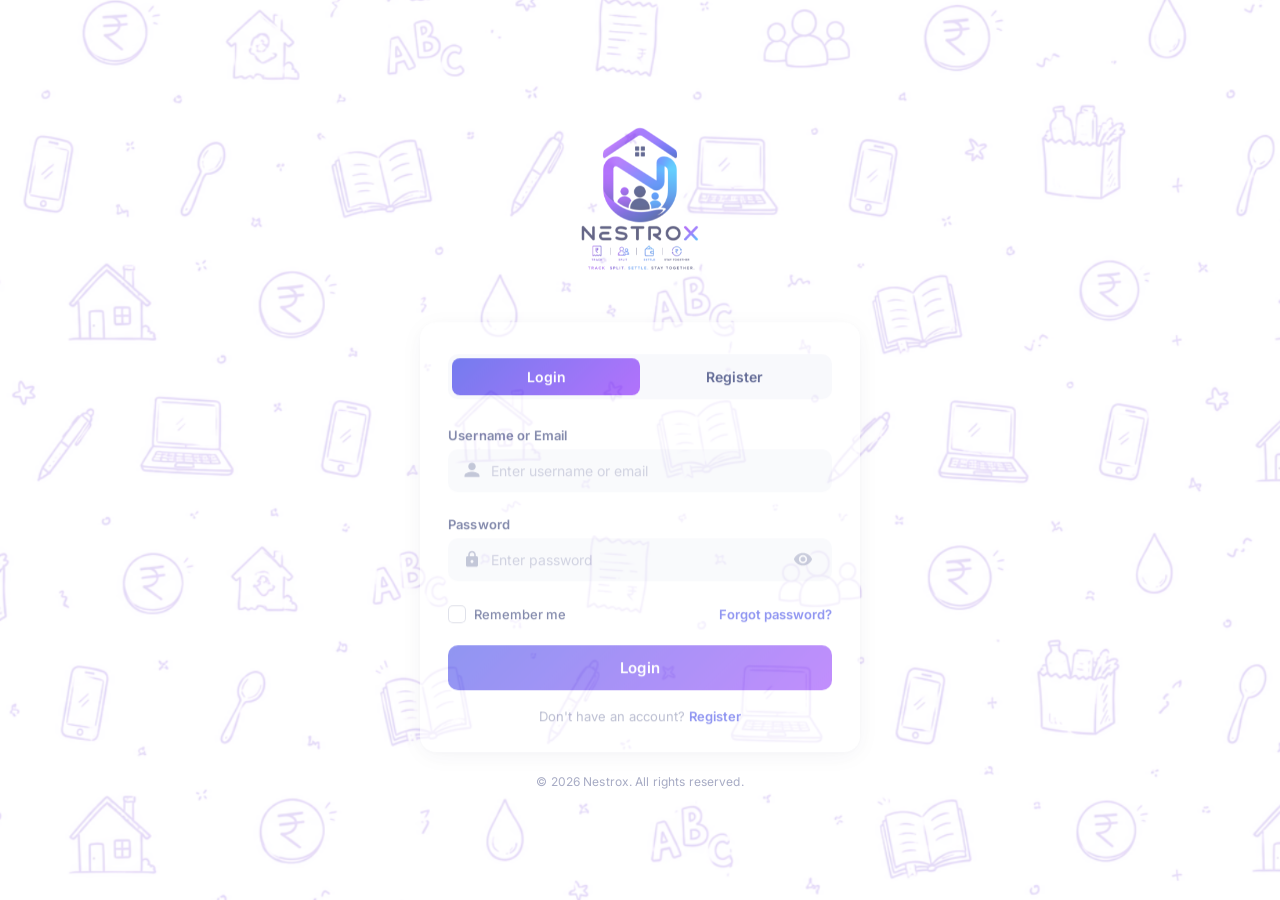
==== Nestrox Frontend/help.html @ 592528f4 "Help Page added" ====
<!DOCTYPE html>
<html lang="en">
<head>
  <meta charset="UTF-8">
  <meta name="viewport" content="width=device-width, initial-scale=1.0">
  <meta name="description" content="Nestrox — Help & Support. Get in touch with the Nestrox team.">
  <title>Nestrox — Help &amp; Support</title>
  <link rel="icon" href="../Nestrox Logo & Brand/Nestrox_Logo_No_Bg.png" type="image/png">
  <link rel="stylesheet" href="dashboard.css">
  <link rel="stylesheet" href="help.css">
  <link rel="preconnect" href="https://fonts.googleapis.com">
  <link rel="preconnect" href="https://fonts.gstatic.com" crossorigin>
  <link href="https://fonts.googleapis.com/css2?family=Inter:wght@400;500;600;700&display=swap" rel="stylesheet">
</head>
<body>

  <!-- ===== Overlay for sidebars ===== -->
  <div class="overlay" id="overlay"></div>

  <!-- ===== Top Navigation Bar ===== -->
  <nav class="topnav" id="topnav">
    <!-- Left: Profile Icon -->
    <button class="nav-btn nav-btn--profile" id="btn-profile" aria-label="Open profile sidebar">
      <svg viewBox="0 0 24 24"><path d="M12 12c2.7 0 5-2.3 5-5s-2.3-5-5-5-5 2.3-5 5 2.3 5 5 5zm0 2c-3.3 0-10 1.7-10 5v2h20v-2c0-3.3-6.7-5-10-5z"/></svg>
    </button>

    <!-- Center: Brand Image -->
    <div class="nav-brand">
      <img src="../Nestrox Logo & Brand/Nestrox_Brand_No_Bg.png" alt="Nestrox" class="nav-brand-img">
    </div>

    <!-- Right: Notification Bell -->
    <button class="nav-btn nav-btn--bell" id="btn-bell" aria-label="Open notifications">
      <svg viewBox="0 0 24 24"><path d="M12 22c1.1 0 2-.9 2-2h-4c0 1.1.9 2 2 2zm6-6v-5c0-3.1-1.6-5.6-4.5-6.3V4c0-.8-.7-1.5-1.5-1.5S10.5 3.2 10.5 4v.7C7.6 5.4 6 7.9 6 11v5l-2 2v1h16v-1l-2-2z"/></svg>
    </button>
  </nav>

  <!-- ===== Left Sidebar ===== -->
  <aside class="sidebar sidebar--left" id="sidebar-left">
    <div class="sidebar__header">
      <div class="sidebar__avatar">
        <svg viewBox="0 0 24 24"><path d="M12 12c2.7 0 5-2.3 5-5s-2.3-5-5-5-5 2.3-5 5 2.3 5 5 5zm0 2c-3.3 0-10 1.7-10 5v2h20v-2c0-3.3-6.7-5-10-5z"/></svg>
      </div>
      <p class="sidebar__greeting">Welcome!</p>
    </div>
    <nav class="sidebar__menu">
      <button class="sidebar__item" id="menu-profile">
        <svg viewBox="0 0 24 24"><path d="M12 12c2.7 0 5-2.3 5-5s-2.3-5-5-5-5 2.3-5 5 2.3 5 5 5zm0 2c-3.3 0-10 1.7-10 5v2h20v-2c0-3.3-6.7-5-10-5z"/></svg>
        <span>Profile</span>
      </button>
      <button class="sidebar__item" id="menu-room-settings">
        <svg viewBox="0 0 24 24"><path d="M19.14 12.94a7.07 7.07 0 0 0 .06-.94 7.07 7.07 0 0 0-.06-.94l2.03-1.58a.49.49 0 0 0 .12-.61l-1.92-3.32a.49.49 0 0 0-.59-.22l-2.39.96a7.04 7.04 0 0 0-1.62-.94l-.36-2.54a.48.48 0 0 0-.48-.41h-3.84a.48.48 0 0 0-.48.41l-.36 2.54a7.04 7.04 0 0 0-1.62.94l-2.39-.96a.49.49 0 0 0-.59.22L2.74 8.87a.48.48 0 0 0 .12.61l2.03 1.58a7.07 7.07 0 0 0-.06.94c0 .32.02.64.06.94l-2.03 1.58a.49.49 0 0 0-.12.61l1.92 3.32c.12.22.37.29.59.22l2.39-.96c.5.38 1.04.7 1.62.94l.36 2.54c.05.24.26.41.48.41h3.84c.24 0 .44-.17.48-.41l.36-2.54a7.04 7.04 0 0 0 1.62-.94l2.39.96c.22.08.47 0 .59-.22l1.92-3.32a.49.49 0 0 0-.12-.61l-2.03-1.58zM12 15.6A3.6 3.6 0 1 1 12 8.4a3.6 3.6 0 0 1 0 7.2z"/></svg>
        <span>Room Settings</span>
      </button>
      <button class="sidebar__item" id="menu-settlements">
        <svg viewBox="0 0 24 24"><path d="M11.8 10.9c-2.27-.59-3-1.2-3-2.15 0-1.09 1.01-1.85 2.7-1.85 1.78 0 2.44.85 2.5 2.1h2.21c-.07-1.72-1.12-3.3-3.21-3.81V3h-3v2.16c-1.94.42-3.5 1.68-3.5 3.61 0 2.31 1.91 3.46 4.7 4.13 2.5.6 3 1.48 3 2.41 0 .69-.49 1.79-2.7 1.79-2.06 0-2.87-.92-2.98-2.1H6.5c.12 2.19 1.76 3.42 3.68 3.83V21h3v-2.15c1.95-.37 3.5-1.5 3.5-3.55 0-2.84-2.43-3.81-4.88-4.4z"/></svg>
        <span>Settlements</span>
      </button>
      <button class="sidebar__item" id="menu-app-settings">
        <svg viewBox="0 0 24 24"><path d="M12 2C6.48 2 2 6.48 2 12s4.48 10 10 10 10-4.48 10-10S17.52 2 12 2zm-2 15-5-5 1.41-1.41L10 14.17l7.59-7.59L19 8l-9 9z"/></svg>
        <span>App Settings</span>
      </button>
      <button class="sidebar__item sidebar__item--active" id="menu-help">
        <svg viewBox="0 0 24 24"><path d="M12 2C6.48 2 2 6.48 2 12s4.48 10 10 10 10-4.48 10-10S17.52 2 12 2zm1 17h-2v-2h2v2zm2.07-7.75-.9.92C13.45 12.9 13 13.5 13 15h-2v-.5c0-1.1.45-2.1 1.17-2.83l1.24-1.26c.37-.36.59-.86.59-1.41 0-1.1-.9-2-2-2s-2 .9-2 2H8c0-2.21 1.79-4 4-4s4 1.79 4 4c0 .88-.36 1.68-.93 2.25z"/></svg>
        <span>Help &amp; Support</span>
      </button>
      <div class="sidebar__divider"></div>
      <button class="sidebar__item sidebar__item--logout" id="menu-logout">
        <svg viewBox="0 0 24 24"><path d="M17 7l-1.41 1.41L18.17 11H8v2h10.17l-2.58 2.58L17 17l5-5zM4 5h8V3H4c-1.1 0-2 .9-2 2v14c0 1.1.9 2 2 2h8v-2H4V5z"/></svg>
        <span>Logout</span>
      </button>
    </nav>
  </aside>

  <!-- ===== Right Notification Panel ===== -->
  <aside class="sidebar sidebar--right" id="sidebar-right">
    <div class="sidebar__header sidebar__header--notif">
      <svg viewBox="0 0 24 24"><path d="M12 22c1.1 0 2-.9 2-2h-4c0 1.1.9 2 2 2zm6-6v-5c0-3.1-1.6-5.6-4.5-6.3V4c0-.8-.7-1.5-1.5-1.5S10.5 3.2 10.5 4v.7C7.6 5.4 6 7.9 6 11v5l-2 2v1h16v-1l-2-2z"/></svg>
      <p>Notifications</p>
    </div>
    <div class="notif-empty">
      <svg class="notif-empty__icon" viewBox="0 0 24 24"><path d="M12 22c1.1 0 2-.9 2-2h-4c0 1.1.9 2 2 2zm6-6v-5c0-3.1-1.6-5.6-4.5-6.3V4c0-.8-.7-1.5-1.5-1.5S10.5 3.2 10.5 4v.7C7.6 5.4 6 7.9 6 11v5l-2 2v1h16v-1l-2-2z"/></svg>
      <p class="notif-empty__text">No new notifications</p>
    </div>
  </aside>

  <!-- ===== Main Content ===== -->
  <main class="help-main" id="help-main">
    <div class="help-card" role="region" aria-labelledby="help-title">

      <!-- Icon -->
      <div class="help-card__icon" aria-hidden="true">
        <svg viewBox="0 0 24 24">
          <path d="M12 2C6.48 2 2 6.48 2 12s4.48 10 10 10 10-4.48 10-10S17.52 2 12 2zm1 17h-2v-2h2v2zm2.07-7.75-.9.92C13.45 12.9 13 13.5 13 15h-2v-.5c0-1.1.45-2.1 1.17-2.83l1.24-1.26c.37-.36.59-.86.59-1.41 0-1.1-.9-2-2-2s-2 .9-2 2H8c0-2.21 1.79-4 4-4s4 1.79 4 4c0 .88-.36 1.68-.93 2.25z"/>
        </svg>
      </div>

      <!-- Heading -->
      <h1 class="help-card__title" id="help-title">Help &amp; Support</h1>

      <!-- Message -->
      <p class="help-card__message">We are happy to help <span aria-label="smiley">:)</span></p>

      <!-- Divider -->
      <div class="help-card__divider" aria-hidden="true"></div>

      <!-- Contact section -->
      <p class="help-card__contact-label">Reach us at</p>
      <a
        id="support-email-link"
        class="help-card__email"
        href="mailto:nestroxsupport@gmail.com"
        aria-label="Email Nestrox support at nestroxsupport@gmail.com"
      >nestroxsupport@gmail.com</a>

      <!-- Back button -->
      <button class="help-card__back" id="btn-back" aria-label="Go back to dashboard">
        <svg viewBox="0 0 24 24"><path d="M20 11H7.83l5.59-5.59L12 4l-8 8 8 8 1.41-1.41L7.83 13H20v-2z"/></svg>
        Back to Dashboard
      </button>

    </div>
  </main>

  <!-- ===== Footer ===== -->
  <footer class="dash-footer">
    <p>&copy; 2026 Nestrox. All rights reserved.</p>
  </footer>

  <script src="help.js"></script>
</body>
</html>
---- Nestrox Frontend/dashboard.css ----
/* ============================================================
   Nestrox — Dashboard Styles
   Color Palette: white (#FFFFFF), #1c28e4, #010f55, #8118fa
   ============================================================ */

/* ---------- Reset & Base ---------- */
*, *::before, *::after {
  margin: 0;
  padding: 0;
  box-sizing: border-box;
}

:root {
  --white: #ffffff;
  --blue: #1c28e4;
  --navy: #010f55;
  --purple: #8118fa;
  --bg: #f4f5fb;
  --font: 'Inter', system-ui, -apple-system, sans-serif;
  --nav-h: 80px;
  --sidebar-w: 280px;
  --transition: 0.35s cubic-bezier(0.4, 0, 0.2, 1);
}

html {
  font-size: 16px;
  -webkit-font-smoothing: antialiased;
}

body {
  font-family: var(--font);
  background-image: url('../Nestrox Logo & Brand/Background.png');
  background-size: cover;
  background-position: center;
  background-repeat: no-repeat;
  background-attachment: fixed;
  color: var(--navy);
  min-height: 100vh;
  overflow-x: hidden;
}

/* ============================================================
   Top Navigation Bar
   ============================================================ */
.topnav {
  position: fixed;
  top: 0;
  left: 0;
  width: 100%;
  height: var(--nav-h);
  background: var(--white);
  display: flex;
  align-items: center;
  justify-content: space-between;
  padding: 0 24px;
  box-shadow: 0 2px 16px rgba(1, 15, 85, 0.06), 0 1px 4px rgba(1, 15, 85, 0.03);
  z-index: 500;
}

/* Nav Buttons */
.nav-btn {
  display: flex;
  align-items: center;
  justify-content: center;
  width: 44px;
  height: 44px;
  border: none;
  border-radius: 12px;
  background: transparent;
  cursor: pointer;
  transition: background var(--transition);
  flex-shrink: 0;
}

.nav-btn svg {
  width: 26px;
  height: 26px;
  transition: transform 0.2s ease;
}

.nav-btn:hover svg {
  transform: scale(1.1);
}

.nav-btn--profile svg {
  fill: var(--purple);
}

.nav-btn--profile:hover {
  background: rgba(129, 24, 250, 0.08);
}

.nav-btn--bell svg {
  fill: var(--navy);
}

.nav-btn--bell:hover {
  background: rgba(1, 15, 85, 0.06);
}

/* Brand Image */
.nav-brand {
  flex: 1;
  display: flex;
  align-items: center;
  justify-content: center;
  padding: 0 16px;
  min-width: 0;
}

.nav-brand-img {
  height: 158px;
  object-fit: contain;
  user-select: none;
  pointer-events: none;
  filter: drop-shadow(0 0 14px rgba(93, 115, 255, 0.65)) drop-shadow(0 4px 12px rgba(93, 115, 255, 0.45));
  transition: filter 0.3s ease, transform 0.3s ease;
}

.nav-brand:hover .nav-brand-img {
  filter: drop-shadow(0 0 26px rgba(93, 115, 255, 0.95)) drop-shadow(0 6px 20px rgba(93, 115, 255, 0.65));
  transform: scale(1.05);
}

/* ============================================================
   Overlay
   ============================================================ */
.overlay {
  position: fixed;
  inset: 0;
  background: rgba(1, 15, 85, 0.25);
  z-index: 600;
  opacity: 0;
  visibility: hidden;
  transition: opacity var(--transition), visibility var(--transition);
  backdrop-filter: blur(2px);
  -webkit-backdrop-filter: blur(2px);
}

.overlay.active {
  opacity: 1;
  visibility: visible;
}

/* ============================================================
   Sidebars (shared)
   ============================================================ */
.sidebar {
  position: fixed;
  top: 0;
  height: 100vh;
  width: var(--sidebar-w);
  z-index: 700;
  display: flex;
  flex-direction: column;
  transition: transform var(--transition);
  overflow-y: auto;
  scrollbar-width: thin;
}

/* ---------- Left Sidebar ---------- */
.sidebar--left {
  left: 0;
  transform: translateX(-100%);
  background: var(--purple);
}

.sidebar--left.open {
  transform: translateX(0);
}

/* ---------- Right Sidebar ---------- */
.sidebar--right {
  right: 0;
  transform: translateX(100%);
  background: var(--navy);
}

.sidebar--right.open {
  transform: translateX(0);
}

/* Sidebar Header */
.sidebar__header {
  display: flex;
  flex-direction: column;
  align-items: center;
  gap: 12px;
  padding: 40px 24px 28px;
  border-bottom: 1px solid rgba(255, 255, 255, 0.12);
}

.sidebar__header svg {
  width: 48px;
  height: 48px;
  fill: var(--white);
  opacity: 0.85;
}

.sidebar__avatar {
  width: 72px;
  height: 72px;
  border-radius: 50%;
  background: rgba(255, 255, 255, 0.15);
  display: flex;
  align-items: center;
  justify-content: center;
}

.sidebar__avatar svg {
  width: 38px;
  height: 38px;
  fill: var(--white);
  opacity: 1;
}

.sidebar__greeting {
  font-size: 1.125rem;
  font-weight: 600;
  color: var(--white);
  letter-spacing: 0.01em;
}

/* Notification header variant */
.sidebar__header--notif {
  flex-direction: row;
  gap: 10px;
  padding: 32px 24px 24px;
}

.sidebar__header--notif svg {
  width: 24px;
  height: 24px;
  opacity: 1;
}

.sidebar__header--notif p {
  font-size: 1rem;
  font-weight: 700;
  color: var(--white);
  letter-spacing: 0.02em;
}

/* Sidebar Menu */
.sidebar__menu {
  display: flex;
  flex-direction: column;
  padding: 16px 14px;
  gap: 4px;
  flex: 1;
}

.sidebar__item {
  display: flex;
  align-items: center;
  gap: 14px;
  padding: 14px 18px;
  border: none;
  border-radius: 12px;
  background: transparent;
  cursor: pointer;
  font-family: var(--font);
  font-size: 0.9375rem;
  font-weight: 500;
  color: var(--white);
  transition: background var(--transition);
  text-align: left;
  width: 100%;
}

.sidebar__item svg {
  width: 22px;
  height: 22px;
  fill: var(--white);
  flex-shrink: 0;
  opacity: 0.85;
}

.sidebar__item:hover {
  background: rgba(255, 255, 255, 0.15);
}

.sidebar__item:active {
  background: rgba(255, 255, 255, 0.22);
}

.sidebar__divider {
  height: 1px;
  background: rgba(255, 255, 255, 0.12);
  margin: 8px 18px;
}

.sidebar__item--logout {
  margin-top: auto;
}

/* ---------- Notification Empty State ---------- */
.notif-empty {
  flex: 1;
  display: flex;
  flex-direction: column;
  align-items: center;
  justify-content: center;
  gap: 16px;
  padding: 40px 24px;
}

.notif-empty__icon {
  width: 56px;
  height: 56px;
  fill: var(--white);
  opacity: 0.18;
}

.notif-empty__text {
  font-size: 0.9375rem;
  font-weight: 500;
  color: var(--white);
  opacity: 0.55;
  text-align: center;
}

/* ============================================================
   Dashboard Main Content
   ============================================================ */
.dashboard {
  padding-top: calc(var(--nav-h) + 32px);
  padding-bottom: 80px;
  min-height: 100vh;
}

/* ---------- Quick-Action Cards ---------- */
.cards {
  display: grid;
  grid-template-columns: repeat(3, 1fr);
  gap: 20px;
  padding: 0 24px;
  max-width: 960px;
  margin: 0 auto;
  animation: fadeUp 0.5s ease-out;
}

.card {
  display: flex;
  flex-direction: column;
  align-items: center;
  justify-content: center;
  gap: 14px;
  padding: 36px 20px;
  background: var(--blue);
  border: none;
  border-radius: 18px;
  cursor: pointer;
  box-shadow: 0 4px 20px rgba(28, 40, 228, 0.18), 0 1px 6px rgba(28, 40, 228, 0.08);
  transition: transform 0.25s ease, box-shadow 0.25s ease;
  position: relative;
  overflow: hidden;
  font-family: var(--font);
}

.card::before {
  content: '';
  position: absolute;
  inset: 0;
  background: linear-gradient(135deg, rgba(129, 24, 250, 0.25), transparent 60%);
  opacity: 0;
  transition: opacity 0.35s ease;
}

.card:hover {
  transform: translateY(-4px);
  box-shadow: 0 8px 32px rgba(28, 40, 228, 0.28), 0 2px 10px rgba(28, 40, 228, 0.12);
}

.card:hover::before {
  opacity: 1;
}

.card:active {
  transform: translateY(-1px);
  box-shadow: 0 4px 16px rgba(28, 40, 228, 0.2);
}

.card__icon {
  position: relative;
  z-index: 1;
}

.card__icon svg {
  width: 36px;
  height: 36px;
  fill: var(--white);
}

.card__title {
  position: relative;
  z-index: 1;
  font-size: 0.9375rem;
  font-weight: 600;
  color: var(--white);
  text-align: center;
  letter-spacing: 0.01em;
}

.card__plus {
  position: relative;
  z-index: 1;
  font-size: 2.25rem;
  font-weight: 300;
  color: var(--white);
  line-height: 1;
  opacity: 0.7;
  transition: opacity 0.25s ease, transform 0.25s ease;
}

.card:hover .card__plus {
  opacity: 1;
  transform: scale(1.15);
}

/* ---------- Footer ---------- */
.dash-footer {
  position: fixed;
  bottom: 0;
  left: 0;
  width: 100%;
  padding: 14px 24px;
  text-align: center;
  background: var(--bg);
}

.dash-footer p {
  font-size: 0.75rem;
  color: rgba(1, 15, 85, 0.35);
  letter-spacing: 0.01em;
}

/* ============================================================
   Animations
   ============================================================ */
@keyframes fadeUp {
  from { opacity: 0; transform: translateY(20px); }
  to   { opacity: 1; transform: translateY(0); }
}

/* ============================================================
   Responsive
   ============================================================ */

/* Tablet */
@media (max-width: 768px) {
  :root {
    --nav-h: 72px;
    --sidebar-w: 270px;
  }

  .topnav {
    padding: 0 18px;
  }

  .nav-brand-img {
    height: 130px;
  }

  .nav-btn svg {
    width: 24px;
    height: 24px;
  }

  .cards {
    grid-template-columns: repeat(3, 1fr);
    gap: 14px;
    padding: 0 18px;
  }

  .card {
    padding: 28px 16px;
    border-radius: 16px;
  }

  .card__icon svg {
    width: 30px;
    height: 30px;
  }

  .card__title {
    font-size: 0.8125rem;
  }

  .card__plus {
    font-size: 1.75rem;
  }
}

/* Mobile */
@media (max-width: 600px) {
  :root {
    --sidebar-w: 260px;
  }

  .topnav {
    padding: 0 14px;
  }

  .nav-brand-img {
    height: 116px;
  }

  .cards {
    grid-template-columns: 1fr;
    gap: 14px;
    padding: 0 16px;
    max-width: 400px;
  }

  .card {
    flex-direction: row;
    justify-content: flex-start;
    gap: 16px;
    padding: 22px 20px;
    border-radius: 14px;
  }

  .card__icon svg {
    width: 28px;
    height: 28px;
  }

  .card__title {
    flex: 1;
    text-align: left;
    font-size: 0.9375rem;
  }

  .card__plus {
    font-size: 1.75rem;
    opacity: 0.5;
  }

  .sidebar__header {
    padding: 32px 20px 22px;
  }

  .sidebar__avatar {
    width: 60px;
    height: 60px;
  }

  .sidebar__avatar svg {
    width: 32px;
    height: 32px;
  }

  .sidebar__greeting {
    font-size: 1rem;
  }

  .sidebar__item {
    padding: 12px 16px;
    font-size: 0.875rem;
  }
}

/* Small mobile */
@media (max-width: 360px) {
  :root {
    --sidebar-w: 240px;
  }

  .nav-brand-img {
    height: 98px;
  }

  .cards {
    padding: 0 12px;
  }

  .card {
    padding: 18px 16px;
  }
}
---- Nestrox Frontend/help.css ----
/* ============================================================
   Nestrox — Help & Support Page Styles
   Extends dashboard.css — do NOT modify dashboard.css
   ============================================================ */

/* ---- Main layout: centers the card ---- */
.help-main {
  display: flex;
  align-items: center;
  justify-content: center;
  min-height: 100vh;
  padding: calc(var(--nav-h, 80px) + 40px) 24px 100px;
  animation: fadeUp 0.45s ease-out both;
}

/* ---- The card ---- */
.help-card {
  background: #ffffff;
  border: 2px solid #8118fa;
  border-radius: 24px;
  padding: 52px 48px 44px;
  width: 100%;
  max-width: 440px;
  display: flex;
  flex-direction: column;
  align-items: center;
  gap: 0;
  box-shadow:
    0 8px 40px rgba(129, 24, 250, 0.14),
    0 2px 12px rgba(129, 24, 250, 0.08);
  position: relative;
  overflow: hidden;
}

/* Subtle purple glow top-edge accent */
.help-card::before {
  content: '';
  position: absolute;
  top: 0;
  left: 50%;
  transform: translateX(-50%);
  width: 60%;
  height: 3px;
  background: linear-gradient(90deg, transparent, #8118fa, transparent);
  border-radius: 0 0 4px 4px;
}

/* ---- Icon ---- */
.help-card__icon {
  width: 68px;
  height: 68px;
  background: linear-gradient(135deg, #8118fa 0%, #1c28e4 100%);
  border-radius: 50%;
  display: flex;
  align-items: center;
  justify-content: center;
  margin-bottom: 22px;
  box-shadow: 0 6px 24px rgba(129, 24, 250, 0.32);
}

.help-card__icon svg {
  width: 34px;
  height: 34px;
  fill: #ffffff;
}

/* ---- Title ---- */
.help-card__title {
  font-size: 1.6rem;
  font-weight: 700;
  color: #010f55;
  letter-spacing: -0.4px;
  margin: 0 0 16px;
  text-align: center;
}

/* ---- Happy message ---- */
.help-card__message {
  font-size: 1.125rem;
  font-weight: 500;
  color: #010f55;
  text-align: center;
  margin: 0 0 28px;
  line-height: 1.5;
}

/* ---- Divider ---- */
.help-card__divider {
  width: 100%;
  height: 1px;
  background: linear-gradient(90deg, transparent, rgba(129, 24, 250, 0.25), transparent);
  margin-bottom: 28px;
}

/* ---- "Reach us at" label ---- */
.help-card__contact-label {
  font-size: 0.8125rem;
  font-weight: 600;
  color: rgba(1, 15, 85, 0.45);
  text-transform: uppercase;
  letter-spacing: 0.08em;
  margin: 0 0 10px;
}

/* ---- Email link ---- */
.help-card__email {
  display: inline-block;
  font-size: 1.05rem;
  font-weight: 600;
  color: #000000;
  text-decoration: none;
  padding: 10px 22px;
  border-radius: 10px;
  border: 1.5px solid rgba(129, 24, 250, 0.22);
  background: rgba(129, 24, 250, 0.04);
  transition: background 0.22s ease, border-color 0.22s ease, transform 0.18s ease, box-shadow 0.22s ease;
  margin-bottom: 32px;
  word-break: break-all;
  text-align: center;
}

.help-card__email:hover {
  background: rgba(129, 24, 250, 0.09);
  border-color: #8118fa;
  transform: translateY(-2px);
  box-shadow: 0 4px 16px rgba(129, 24, 250, 0.15);
}

.help-card__email:active {
  transform: translateY(0);
  box-shadow: none;
}

/* ---- Back button ---- */
.help-card__back {
  display: inline-flex;
  align-items: center;
  gap: 8px;
  padding: 12px 28px;
  background: #010f55;
  color: #ffffff;
  border: none;
  border-radius: 12px;
  font-family: var(--font, 'Inter', system-ui, sans-serif);
  font-size: 0.9375rem;
  font-weight: 600;
  cursor: pointer;
  transition: background 0.2s ease, transform 0.18s ease, box-shadow 0.2s ease;
  box-shadow: 0 4px 16px rgba(1, 15, 85, 0.24);
  letter-spacing: 0.01em;
}

.help-card__back svg {
  width: 20px;
  height: 20px;
  fill: #ffffff;
  flex-shrink: 0;
  transition: transform 0.2s ease;
}

.help-card__back:hover {
  background: #0a1f80;
  transform: translateY(-2px);
  box-shadow: 0 8px 24px rgba(1, 15, 85, 0.34);
}

.help-card__back:hover svg {
  transform: translateX(-3px);
}

.help-card__back:active {
  transform: translateY(0);
  box-shadow: 0 2px 8px rgba(1, 15, 85, 0.18);
}

/* ---- Active sidebar item highlight ---- */
.sidebar__item--active {
  background: rgba(255, 255, 255, 0.2);
}

/* ============================================================
   Responsive
   ============================================================ */
@media (max-width: 600px) {
  .help-main {
    padding: calc(var(--nav-h, 72px) + 28px) 16px 100px;
  }

  .help-card {
    padding: 40px 28px 36px;
    border-radius: 20px;
  }

  .help-card__title {
    font-size: 1.35rem;
  }

  .help-card__icon {
    width: 60px;
    height: 60px;
    margin-bottom: 18px;
  }

  .help-card__icon svg {
    width: 30px;
    height: 30px;
  }

  .help-card__email {
    font-size: 0.95rem;
    padding: 9px 16px;
  }
}

@media (max-width: 360px) {
  .help-card {
    padding: 32px 18px 28px;
  }

  .help-card__email {
    font-size: 0.875rem;
  }
}
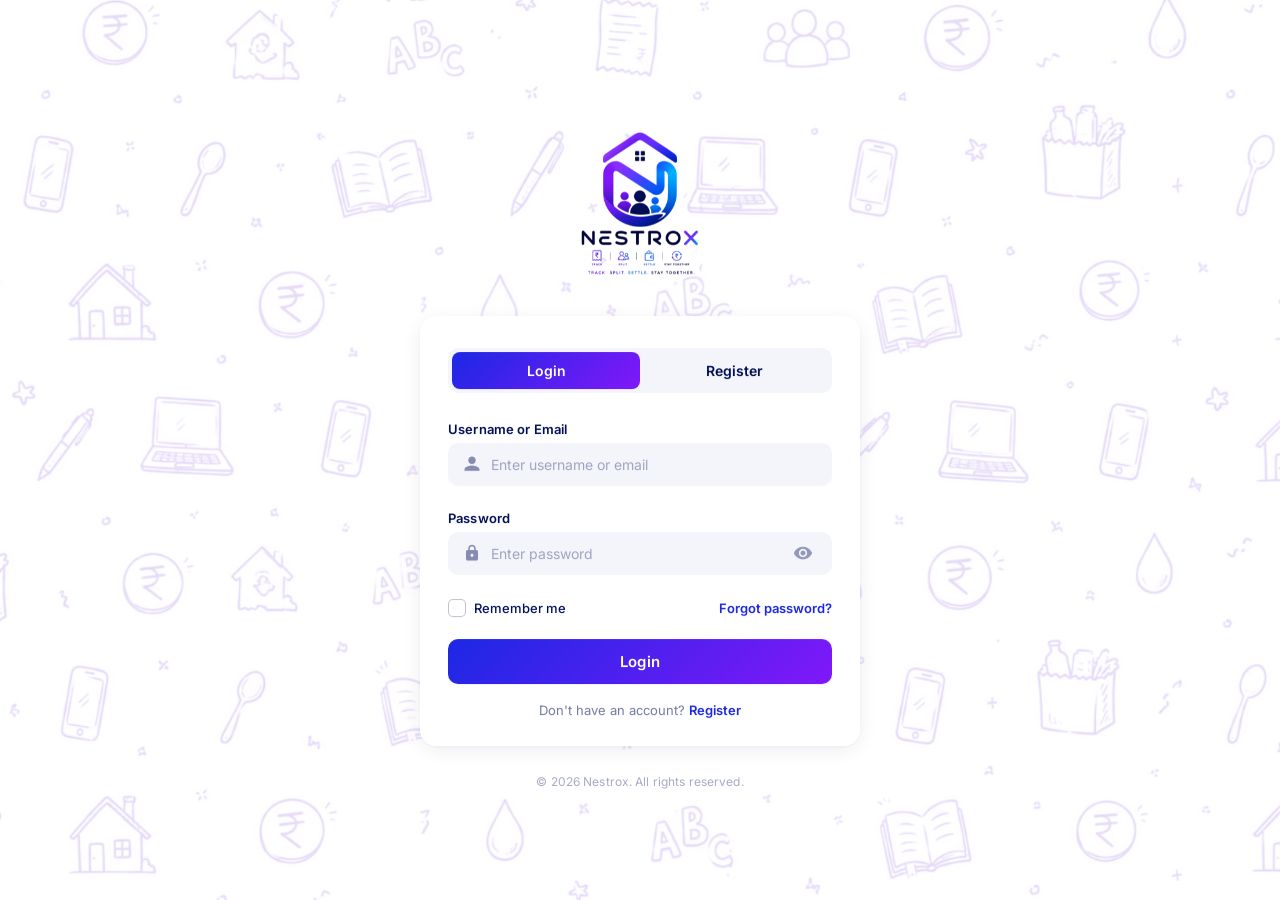
==== commit 084b4b2f: "Fixed Gmail redirection" ====
--- a/Nestrox Frontend/help.html
+++ b/Nestrox Frontend/help.html
@@ -113,6 +113,12 @@
         aria-label="Email Nestrox support at nestroxsupport@gmail.com"
       >nestroxsupport@gmail.com</a>
 
+      <!-- No email client fallback message -->
+      <p id="no-email-client-msg" class="help-card__no-client" role="alert" aria-live="polite">
+        📬 No email app is set up on this device. Please send us an email manually to
+        <strong>nestroxsupport@gmail.com</strong>
+      </p>
+
       <!-- Back button -->
       <button class="help-card__back" id="btn-back" aria-label="Go back to dashboard">
         <svg viewBox="0 0 24 24"><path d="M20 11H7.83l5.59-5.59L12 4l-8 8 8 8 1.41-1.41L7.83 13H20v-2z"/></svg>
--- a/Nestrox Frontend/help.css
+++ b/Nestrox Frontend/help.css
@@ -178,6 +178,35 @@
   background: rgba(255, 255, 255, 0.2);
 }
 
+/* ---- No email client fallback message ---- */
+.help-card__no-client {
+  display: none;           /* hidden until JS adds .visible */
+  width: 100%;
+  margin: 0 0 24px;
+  padding: 14px 18px;
+  background: rgba(129, 24, 250, 0.06);
+  border: 1.5px solid rgba(129, 24, 250, 0.28);
+  border-radius: 10px;
+  font-size: 0.875rem;
+  font-weight: 500;
+  color: #010f55;
+  text-align: center;
+  line-height: 1.55;
+  animation: fadeUp 0.3s ease-out both;
+}
+
+.help-card__no-client strong {
+  color: #8118fa;
+  font-weight: 700;
+  display: block;
+  margin-top: 4px;
+  word-break: break-all;
+}
+
+.help-card__no-client.visible {
+  display: block;
+}
+
 /* ============================================================
    Responsive
    ============================================================ */
